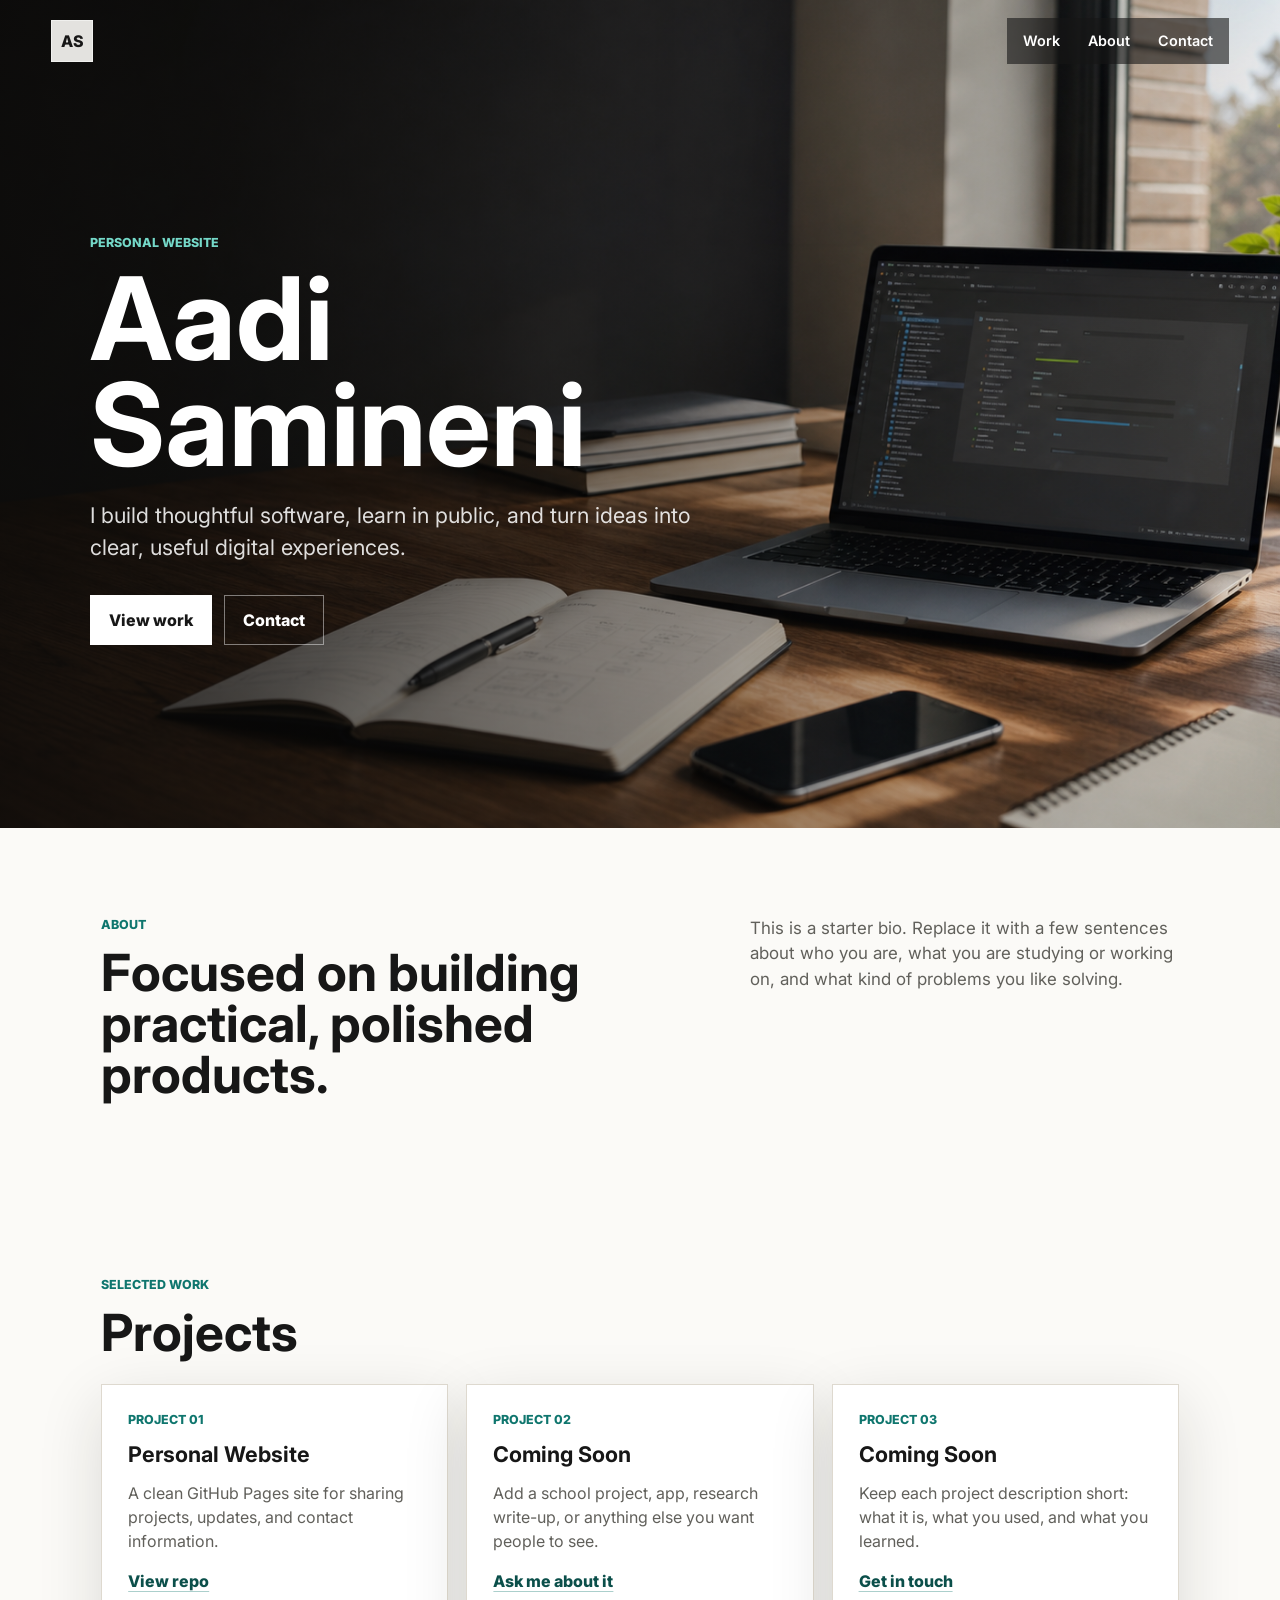
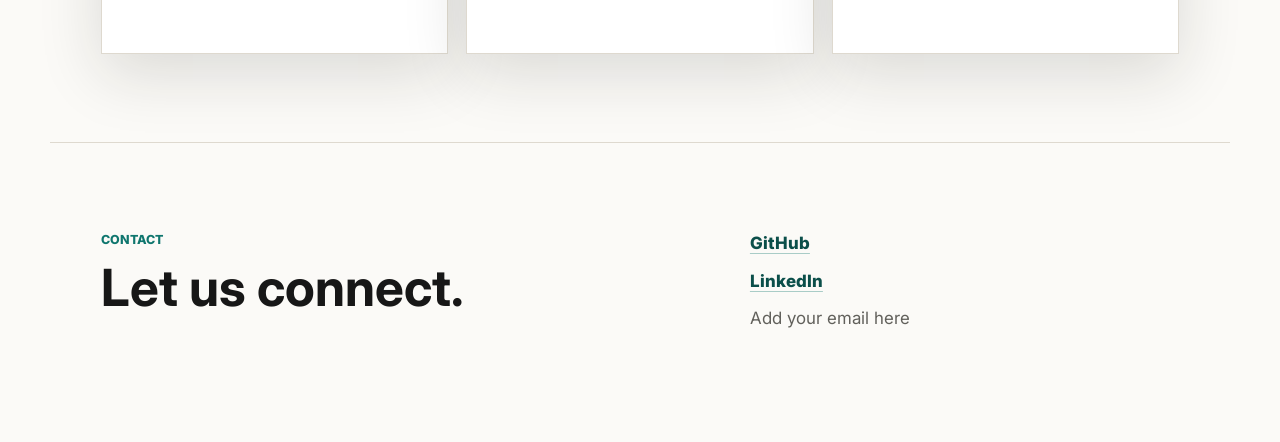
==== index.html @ 6cfb3f7e "Add personal website starter" ====
<!doctype html>
<html lang="en">
  <head>
    <meta charset="utf-8">
    <meta name="viewport" content="width=device-width, initial-scale=1">
    <meta name="description" content="Aadi Samineni's personal website.">
    <title>Aadi Samineni</title>
    <link rel="preconnect" href="https://fonts.googleapis.com">
    <link rel="preconnect" href="https://fonts.gstatic.com" crossorigin>
    <link href="https://fonts.googleapis.com/css2?family=Inter:wght@400;500;600;700;800&display=swap" rel="stylesheet">
    <link rel="stylesheet" href="styles.css">
  </head>
  <body>
    <header class="site-header">
      <a class="brand" href="#top" aria-label="Aadi Samineni home">AS</a>
      <nav aria-label="Primary navigation">
        <a href="#work">Work</a>
        <a href="#about">About</a>
        <a href="#contact">Contact</a>
      </nav>
    </header>

    <main id="top">
      <section class="hero" aria-label="Introduction">
        <img src="assets/hero-workspace.png" alt="Modern laptop workspace" class="hero-image">
        <div class="hero-overlay"></div>
        <div class="hero-content">
          <p class="eyebrow">Personal website</p>
          <h1>Aadi Samineni</h1>
          <p class="lede">
            I build thoughtful software, learn in public, and turn ideas into clear,
            useful digital experiences.
          </p>
          <div class="hero-actions">
            <a class="button primary" href="#work">View work</a>
            <a class="button secondary" href="#contact">Contact</a>
          </div>
        </div>
      </section>

      <section class="section intro-band" id="about">
        <div>
          <p class="section-kicker">About</p>
          <h2>Focused on building practical, polished products.</h2>
        </div>
        <p>
          This is a starter bio. Replace it with a few sentences about who you are,
          what you are studying or working on, and what kind of problems you like
          solving.
        </p>
      </section>

      <section class="section" id="work">
        <div class="section-heading">
          <p class="section-kicker">Selected work</p>
          <h2>Projects</h2>
        </div>
        <div class="project-grid">
          <article class="project-card">
            <p class="project-label">Project 01</p>
            <h3>Personal Website</h3>
            <p>
              A clean GitHub Pages site for sharing projects, updates, and contact
              information.
            </p>
            <a href="https://github.com/aadisamineni/aadisamineni.github.io">View repo</a>
          </article>
          <article class="project-card">
            <p class="project-label">Project 02</p>
            <h3>Coming Soon</h3>
            <p>
              Add a school project, app, research write-up, or anything else you
              want people to see.
            </p>
            <a href="#contact">Ask me about it</a>
          </article>
          <article class="project-card">
            <p class="project-label">Project 03</p>
            <h3>Coming Soon</h3>
            <p>
              Keep each project description short: what it is, what you used, and
              what you learned.
            </p>
            <a href="#contact">Get in touch</a>
          </article>
        </div>
      </section>

      <section class="section contact-band" id="contact">
        <div>
          <p class="section-kicker">Contact</p>
          <h2>Let us connect.</h2>
        </div>
        <div class="contact-links">
          <a href="https://github.com/aadisamineni">GitHub</a>
          <a href="https://www.linkedin.com/">LinkedIn</a>
          <span>Add your email here</span>
        </div>
      </section>
    </main>
  </body>
</html>
---- styles.css ----
:root {
  --ink: #171717;
  --muted: #61605b;
  --paper: #fbfaf7;
  --panel: #ffffff;
  --line: #ded9cf;
  --accent: #0f766e;
  --accent-dark: #0b4f4a;
  --clay: #a24f34;
  --shadow: 0 20px 60px rgba(31, 28, 24, 0.14);
}

* {
  box-sizing: border-box;
}

html {
  scroll-behavior: smooth;
}

body {
  margin: 0;
  background: var(--paper);
  color: var(--ink);
  font-family: Inter, system-ui, -apple-system, BlinkMacSystemFont, "Segoe UI", sans-serif;
  line-height: 1.5;
}

a {
  color: inherit;
}

.site-header {
  align-items: center;
  display: flex;
  justify-content: space-between;
  left: 0;
  padding: 18px clamp(20px, 4vw, 56px);
  position: fixed;
  right: 0;
  top: 0;
  z-index: 5;
}

.brand {
  align-items: center;
  background: rgba(251, 250, 247, 0.9);
  border: 1px solid rgba(255, 255, 255, 0.5);
  color: var(--ink);
  display: inline-flex;
  font-weight: 800;
  height: 42px;
  justify-content: center;
  text-decoration: none;
  width: 42px;
}

nav {
  align-items: center;
  background: rgba(23, 23, 23, 0.6);
  display: flex;
  gap: 4px;
  padding: 4px;
}

nav a {
  color: #ffffff;
  font-size: 0.9rem;
  font-weight: 600;
  padding: 8px 12px;
  text-decoration: none;
}

nav a:focus-visible,
nav a:hover {
  background: rgba(255, 255, 255, 0.18);
  outline: none;
}

.hero {
  min-height: 92vh;
  overflow: hidden;
  position: relative;
}

.hero-image {
  height: 100%;
  inset: 0;
  min-height: 92vh;
  object-fit: cover;
  object-position: center;
  position: absolute;
  width: 100%;
}

.hero-overlay {
  background: linear-gradient(90deg, rgba(10, 9, 8, 0.82), rgba(10, 9, 8, 0.5) 42%, rgba(10, 9, 8, 0.08));
  inset: 0;
  position: absolute;
}

.hero-content {
  color: #ffffff;
  max-width: 780px;
  padding: 26vh clamp(20px, 7vw, 96px) 12vh;
  position: relative;
  z-index: 1;
}

.eyebrow,
.section-kicker,
.project-label {
  color: var(--accent);
  font-size: 0.78rem;
  font-weight: 800;
  letter-spacing: 0;
  margin: 0 0 12px;
  text-transform: uppercase;
}

.hero .eyebrow {
  color: #74d8c8;
}

h1,
h2,
h3,
p {
  margin-top: 0;
}

h1 {
  font-size: clamp(3.3rem, 9vw, 7.5rem);
  letter-spacing: 0;
  line-height: 0.92;
  margin-bottom: 22px;
}

h2 {
  font-size: clamp(2rem, 4vw, 3.7rem);
  letter-spacing: 0;
  line-height: 1;
  margin-bottom: 0;
}

h3 {
  font-size: 1.35rem;
  line-height: 1.15;
  margin-bottom: 14px;
}

.lede {
  color: rgba(255, 255, 255, 0.86);
  font-size: clamp(1.08rem, 2vw, 1.35rem);
  max-width: 620px;
}

.hero-actions {
  display: flex;
  flex-wrap: wrap;
  gap: 12px;
  margin-top: 32px;
}

.button {
  align-items: center;
  border: 1px solid rgba(255, 255, 255, 0.45);
  display: inline-flex;
  font-weight: 800;
  min-height: 46px;
  padding: 12px 18px;
  text-decoration: none;
}

.button.primary {
  background: #ffffff;
  color: var(--ink);
}

.button.secondary {
  color: #ffffff;
}

.section {
  margin: 0 auto;
  max-width: 1180px;
  padding: 88px clamp(20px, 4vw, 56px);
}

.intro-band,
.contact-band {
  align-items: start;
  display: grid;
  gap: 36px;
  grid-template-columns: minmax(0, 1fr) minmax(280px, 0.7fr);
}

.intro-band > p,
.contact-links {
  color: var(--muted);
  font-size: 1.06rem;
  margin: 0;
}

.section-heading {
  margin-bottom: 26px;
}

.project-grid {
  display: grid;
  gap: 18px;
  grid-template-columns: repeat(3, minmax(0, 1fr));
}

.project-card {
  background: var(--panel);
  border: 1px solid var(--line);
  box-shadow: var(--shadow);
  min-height: 270px;
  padding: 26px;
}

.project-card p:not(.project-label) {
  color: var(--muted);
}

.project-card a,
.contact-links a {
  color: var(--accent-dark);
  font-weight: 800;
  text-decoration-color: rgba(15, 118, 110, 0.35);
  text-underline-offset: 4px;
}

.contact-band {
  border-top: 1px solid var(--line);
  padding-bottom: 110px;
}

.contact-links {
  display: grid;
  gap: 12px;
}

@media (max-width: 820px) {
  .site-header {
    padding: 14px 18px;
  }

  nav a {
    font-size: 0.84rem;
    padding: 8px 10px;
  }

  .hero {
    min-height: 88vh;
  }

  .hero-image {
    min-height: 88vh;
    object-position: 58% center;
  }

  .hero-overlay {
    background: linear-gradient(90deg, rgba(10, 9, 8, 0.86), rgba(10, 9, 8, 0.62));
  }

  .hero-content {
    padding-bottom: 9vh;
    padding-top: 24vh;
  }

  .intro-band,
  .contact-band,
  .project-grid {
    grid-template-columns: 1fr;
  }

  .section {
    padding-bottom: 64px;
    padding-top: 64px;
  }
}

@media (max-width: 480px) {
  .brand {
    height: 38px;
    width: 38px;
  }

  nav {
    gap: 0;
  }

  nav a {
    padding: 7px 8px;
  }

  .button {
    justify-content: center;
    width: 100%;
  }
}
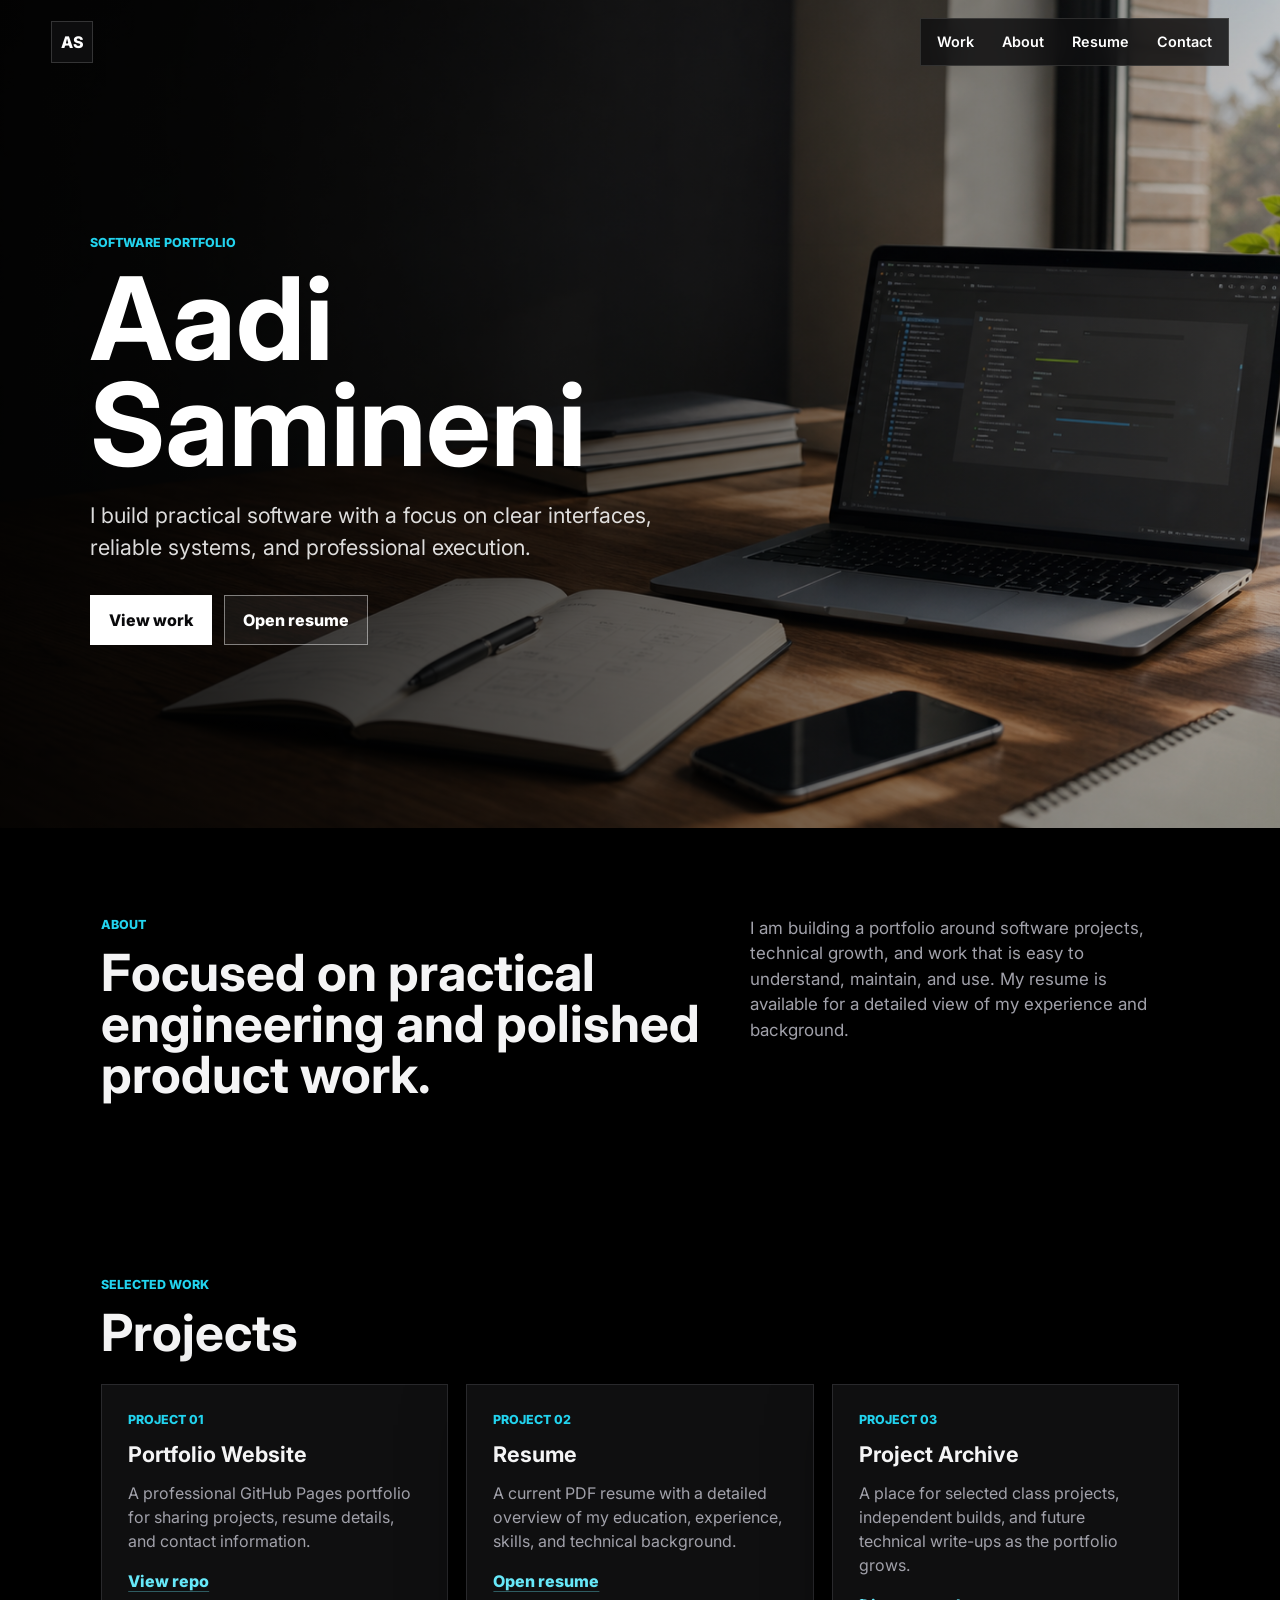
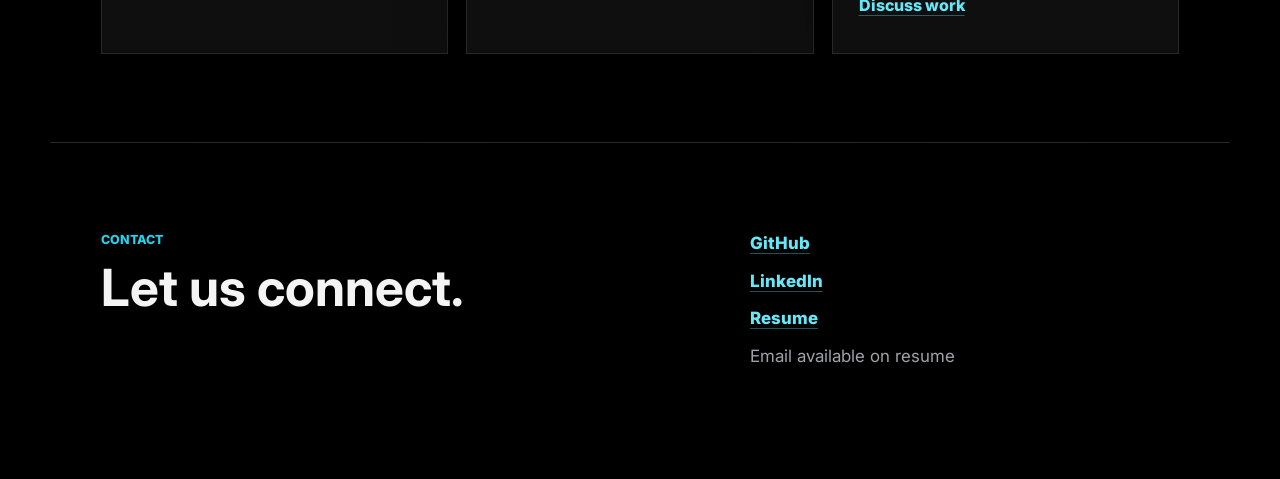
==== commit c462fa9c: "Polish portfolio and add resume" ====
--- a/index.html
+++ b/index.html
@@ -3,7 +3,7 @@
   <head>
     <meta charset="utf-8">
     <meta name="viewport" content="width=device-width, initial-scale=1">
-    <meta name="description" content="Aadi Samineni's personal website.">
+    <meta name="description" content="Aadi Samineni's software portfolio and resume.">
     <title>Aadi Samineni</title>
     <link rel="preconnect" href="https://fonts.googleapis.com">
     <link rel="preconnect" href="https://fonts.gstatic.com" crossorigin>
@@ -16,6 +16,7 @@
       <nav aria-label="Primary navigation">
         <a href="#work">Work</a>
         <a href="#about">About</a>
+        <a href="resume.pdf" target="_blank" rel="noopener">Resume</a>
         <a href="#contact">Contact</a>
       </nav>
     </header>
@@ -25,15 +26,15 @@
         <img src="assets/hero-workspace.png" alt="Modern laptop workspace" class="hero-image">
         <div class="hero-overlay"></div>
         <div class="hero-content">
-          <p class="eyebrow">Personal website</p>
+          <p class="eyebrow">Software portfolio</p>
           <h1>Aadi Samineni</h1>
           <p class="lede">
-            I build thoughtful software, learn in public, and turn ideas into clear,
-            useful digital experiences.
+            I build practical software with a focus on clear interfaces, reliable
+            systems, and professional execution.
           </p>
           <div class="hero-actions">
             <a class="button primary" href="#work">View work</a>
-            <a class="button secondary" href="#contact">Contact</a>
+            <a class="button secondary" href="resume.pdf" target="_blank" rel="noopener">Open resume</a>
           </div>
         </div>
       </section>
@@ -41,12 +42,12 @@
       <section class="section intro-band" id="about">
         <div>
           <p class="section-kicker">About</p>
-          <h2>Focused on building practical, polished products.</h2>
+          <h2>Focused on practical engineering and polished product work.</h2>
         </div>
         <p>
-          This is a starter bio. Replace it with a few sentences about who you are,
-          what you are studying or working on, and what kind of problems you like
-          solving.
+          I am building a portfolio around software projects, technical growth, and
+          work that is easy to understand, maintain, and use. My resume is available
+          for a detailed view of my experience and background.
         </p>
       </section>
 
@@ -58,30 +59,30 @@
         <div class="project-grid">
           <article class="project-card">
             <p class="project-label">Project 01</p>
-            <h3>Personal Website</h3>
+            <h3>Portfolio Website</h3>
             <p>
-              A clean GitHub Pages site for sharing projects, updates, and contact
-              information.
+              A professional GitHub Pages portfolio for sharing projects, resume
+              details, and contact information.
             </p>
             <a href="https://github.com/aadisamineni/aadisamineni.github.io">View repo</a>
           </article>
           <article class="project-card">
             <p class="project-label">Project 02</p>
-            <h3>Coming Soon</h3>
+            <h3>Resume</h3>
             <p>
-              Add a school project, app, research write-up, or anything else you
-              want people to see.
+              A current PDF resume with a detailed overview of my education,
+              experience, skills, and technical background.
             </p>
-            <a href="#contact">Ask me about it</a>
+            <a href="resume.pdf" target="_blank" rel="noopener">Open resume</a>
           </article>
           <article class="project-card">
             <p class="project-label">Project 03</p>
-            <h3>Coming Soon</h3>
+            <h3>Project Archive</h3>
             <p>
-              Keep each project description short: what it is, what you used, and
-              what you learned.
+              A place for selected class projects, independent builds, and future
+              technical write-ups as the portfolio grows.
             </p>
-            <a href="#contact">Get in touch</a>
+            <a href="#contact">Discuss work</a>
           </article>
         </div>
       </section>
@@ -93,8 +94,9 @@
         </div>
         <div class="contact-links">
           <a href="https://github.com/aadisamineni">GitHub</a>
-          <a href="https://www.linkedin.com/">LinkedIn</a>
-          <span>Add your email here</span>
+          <a href="https://www.linkedin.com/in/aadisamineni">LinkedIn</a>
+          <a href="resume.pdf" target="_blank" rel="noopener">Resume</a>
+          <span>Email available on resume</span>
         </div>
       </section>
     </main>
--- a/styles.css
+++ b/styles.css
@@ -1,13 +1,13 @@
 :root {
-  --ink: #171717;
-  --muted: #61605b;
-  --paper: #fbfaf7;
-  --panel: #ffffff;
-  --line: #ded9cf;
-  --accent: #0f766e;
-  --accent-dark: #0b4f4a;
-  --clay: #a24f34;
-  --shadow: 0 20px 60px rgba(31, 28, 24, 0.14);
+  --ink: #f4f4f5;
+  --muted: #a1a1aa;
+  --paper: #000000;
+  --panel: #0f0f10;
+  --panel-strong: #161617;
+  --line: #29292c;
+  --accent: #22d3ee;
+  --accent-dark: #67e8f9;
+  --shadow: 0 20px 60px rgba(0, 0, 0, 0.36);
 }
 
 * {
@@ -20,7 +20,9 @@
 
 body {
   margin: 0;
-  background: var(--paper);
+  background:
+    radial-gradient(circle at top left, rgba(34, 211, 238, 0.11), transparent 32rem),
+    var(--paper);
   color: var(--ink);
   font-family: Inter, system-ui, -apple-system, BlinkMacSystemFont, "Segoe UI", sans-serif;
   line-height: 1.5;
@@ -44,9 +46,9 @@
 
 .brand {
   align-items: center;
-  background: rgba(251, 250, 247, 0.9);
-  border: 1px solid rgba(255, 255, 255, 0.5);
-  color: var(--ink);
+  background: rgba(15, 15, 16, 0.88);
+  border: 1px solid rgba(255, 255, 255, 0.16);
+  color: #ffffff;
   display: inline-flex;
   font-weight: 800;
   height: 42px;
@@ -57,10 +59,12 @@
 
 nav {
   align-items: center;
-  background: rgba(23, 23, 23, 0.6);
+  background: rgba(15, 15, 16, 0.84);
+  border: 1px solid rgba(255, 255, 255, 0.12);
   display: flex;
   gap: 4px;
   padding: 4px;
+  backdrop-filter: blur(16px);
 }
 
 nav a {
@@ -94,7 +98,7 @@
 }
 
 .hero-overlay {
-  background: linear-gradient(90deg, rgba(10, 9, 8, 0.82), rgba(10, 9, 8, 0.5) 42%, rgba(10, 9, 8, 0.08));
+  background: linear-gradient(90deg, rgba(0, 0, 0, 0.9), rgba(0, 0, 0, 0.66) 42%, rgba(0, 0, 0, 0.24));
   inset: 0;
   position: absolute;
 }
@@ -119,7 +123,7 @@
 }
 
 .hero .eyebrow {
-  color: #74d8c8;
+  color: var(--accent);
 }
 
 h1,
@@ -174,11 +178,19 @@
 
 .button.primary {
   background: #ffffff;
-  color: var(--ink);
+  border-color: #ffffff;
+  color: #09090b;
 }
 
 .button.secondary {
+  background: rgba(255, 255, 255, 0.06);
   color: #ffffff;
+}
+
+.button:focus-visible,
+.button:hover {
+  border-color: var(--accent);
+  outline: none;
 }
 
 .section {
@@ -220,6 +232,11 @@
   padding: 26px;
 }
 
+.project-card:hover {
+  background: var(--panel-strong);
+  border-color: rgba(34, 211, 238, 0.38);
+}
+
 .project-card p:not(.project-label) {
   color: var(--muted);
 }
@@ -228,7 +245,7 @@
 .contact-links a {
   color: var(--accent-dark);
   font-weight: 800;
-  text-decoration-color: rgba(15, 118, 110, 0.35);
+  text-decoration-color: rgba(103, 232, 249, 0.35);
   text-underline-offset: 4px;
 }
 
@@ -262,7 +279,7 @@
   }
 
   .hero-overlay {
-    background: linear-gradient(90deg, rgba(10, 9, 8, 0.86), rgba(10, 9, 8, 0.62));
+    background: linear-gradient(90deg, rgba(0, 0, 0, 0.9), rgba(0, 0, 0, 0.68));
   }
 
   .hero-content {
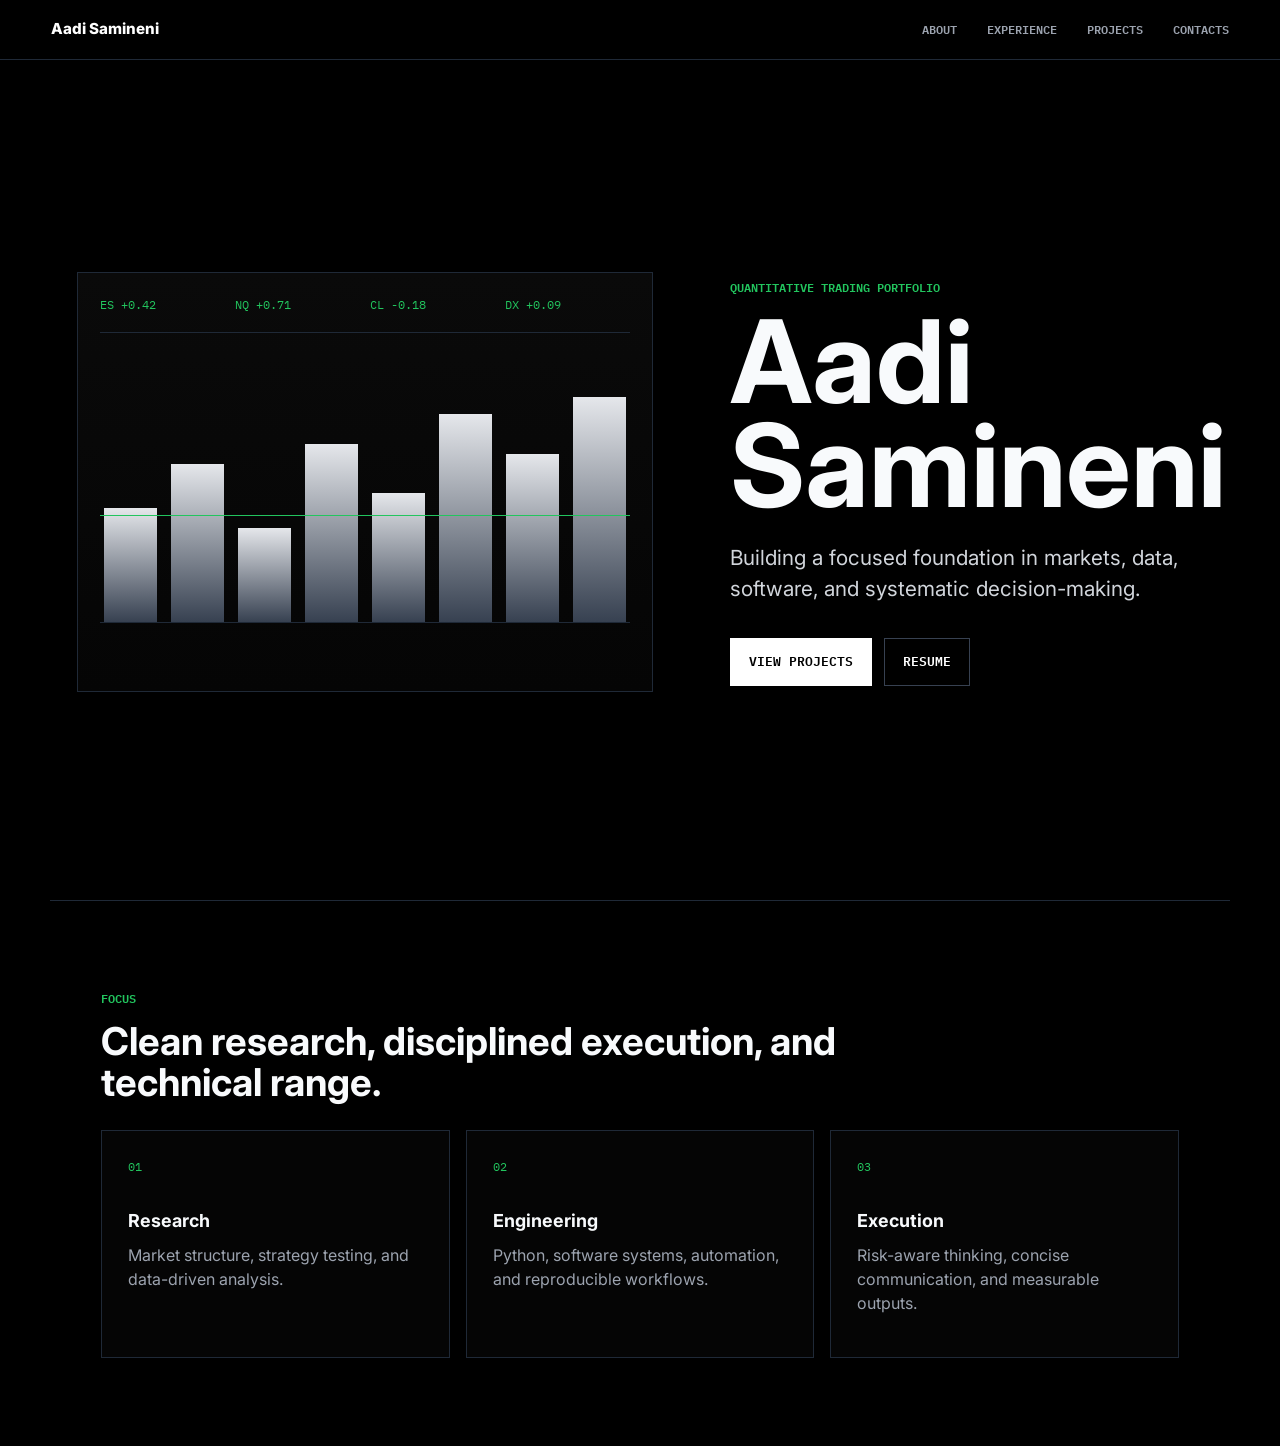
==== commit a5d5c60a: "Expand quantitative trading portfolio" ====
--- a/index.html
+++ b/index.html
@@ -3,100 +3,81 @@
   <head>
     <meta charset="utf-8">
     <meta name="viewport" content="width=device-width, initial-scale=1">
-    <meta name="description" content="Aadi Samineni's software portfolio and resume.">
-    <title>Aadi Samineni</title>
+    <meta name="description" content="Aadi Samineni's quantitative trading portfolio and resume.">
+    <title>Aadi Samineni | Quantitative Trading</title>
     <link rel="preconnect" href="https://fonts.googleapis.com">
     <link rel="preconnect" href="https://fonts.gstatic.com" crossorigin>
-    <link href="https://fonts.googleapis.com/css2?family=Inter:wght@400;500;600;700;800&display=swap" rel="stylesheet">
+    <link href="https://fonts.googleapis.com/css2?family=Inter:wght@400;500;600;700;800&family=IBM+Plex+Mono:wght@400;500;600&display=swap" rel="stylesheet">
     <link rel="stylesheet" href="styles.css">
   </head>
   <body>
     <header class="site-header">
-      <a class="brand" href="#top" aria-label="Aadi Samineni home">AS</a>
+      <a class="brand" href="index.html" aria-label="Aadi Samineni home">Aadi Samineni</a>
       <nav aria-label="Primary navigation">
-        <a href="#work">Work</a>
-        <a href="#about">About</a>
-        <a href="resume.pdf" target="_blank" rel="noopener">Resume</a>
-        <a href="#contact">Contact</a>
+        <a href="about.html">About</a>
+        <a href="experience.html">Experience</a>
+        <a href="projects.html">Projects</a>
+        <a href="contact.html">Contacts</a>
       </nav>
     </header>
 
-    <main id="top">
-      <section class="hero" aria-label="Introduction">
-        <img src="assets/hero-workspace.png" alt="Modern laptop workspace" class="hero-image">
-        <div class="hero-overlay"></div>
+    <main>
+      <section class="hero quant-hero" aria-label="Introduction">
+        <div class="market-panel" aria-hidden="true">
+          <div class="ticker-row">
+            <span>ES +0.42</span>
+            <span>NQ +0.71</span>
+            <span>CL -0.18</span>
+            <span>DX +0.09</span>
+          </div>
+          <div class="chart-grid">
+            <span class="bar bar-1"></span>
+            <span class="bar bar-2"></span>
+            <span class="bar bar-3"></span>
+            <span class="bar bar-4"></span>
+            <span class="bar bar-5"></span>
+            <span class="bar bar-6"></span>
+            <span class="bar bar-7"></span>
+            <span class="bar bar-8"></span>
+          </div>
+          <div class="signal-line"></div>
+        </div>
+
         <div class="hero-content">
-          <p class="eyebrow">Software portfolio</p>
+          <p class="eyebrow">Quantitative trading portfolio</p>
           <h1>Aadi Samineni</h1>
           <p class="lede">
-            I build practical software with a focus on clear interfaces, reliable
-            systems, and professional execution.
+            Building a focused foundation in markets, data, software, and systematic
+            decision-making.
           </p>
           <div class="hero-actions">
-            <a class="button primary" href="#work">View work</a>
-            <a class="button secondary" href="resume.pdf" target="_blank" rel="noopener">Open resume</a>
+            <a class="button primary" href="projects.html">View projects</a>
+            <a class="button secondary" href="resume.pdf" target="_blank" rel="noopener">Resume</a>
           </div>
         </div>
       </section>
 
-      <section class="section intro-band" id="about">
-        <div>
-          <p class="section-kicker">About</p>
-          <h2>Focused on practical engineering and polished product work.</h2>
+      <section class="section snapshot-section" aria-label="Portfolio snapshot">
+        <div class="section-heading">
+          <p class="section-kicker">Focus</p>
+          <h2>Clean research, disciplined execution, and technical range.</h2>
         </div>
-        <p>
-          I am building a portfolio around software projects, technical growth, and
-          work that is easy to understand, maintain, and use. My resume is available
-          for a detailed view of my experience and background.
-        </p>
-      </section>
-
-      <section class="section" id="work">
-        <div class="section-heading">
-          <p class="section-kicker">Selected work</p>
-          <h2>Projects</h2>
-        </div>
-        <div class="project-grid">
-          <article class="project-card">
-            <p class="project-label">Project 01</p>
-            <h3>Portfolio Website</h3>
-            <p>
-              A professional GitHub Pages portfolio for sharing projects, resume
-              details, and contact information.
-            </p>
-            <a href="https://github.com/aadisamineni/aadisamineni.github.io">View repo</a>
+        <div class="metric-grid">
+          <article class="metric-card">
+            <span>01</span>
+            <h3>Research</h3>
+            <p>Market structure, strategy testing, and data-driven analysis.</p>
           </article>
-          <article class="project-card">
-            <p class="project-label">Project 02</p>
-            <h3>Resume</h3>
-            <p>
-              A current PDF resume with a detailed overview of my education,
-              experience, skills, and technical background.
-            </p>
-            <a href="resume.pdf" target="_blank" rel="noopener">Open resume</a>
+          <article class="metric-card">
+            <span>02</span>
+            <h3>Engineering</h3>
+            <p>Python, software systems, automation, and reproducible workflows.</p>
           </article>
-          <article class="project-card">
-            <p class="project-label">Project 03</p>
-            <h3>Project Archive</h3>
-            <p>
-              A place for selected class projects, independent builds, and future
-              technical write-ups as the portfolio grows.
-            </p>
-            <a href="#contact">Discuss work</a>
+          <article class="metric-card">
+            <span>03</span>
+            <h3>Execution</h3>
+            <p>Risk-aware thinking, concise communication, and measurable outputs.</p>
           </article>
-        </div>
-      </section>
-
-      <section class="section contact-band" id="contact">
-        <div>
-          <p class="section-kicker">Contact</p>
-          <h2>Let us connect.</h2>
-        </div>
-        <div class="contact-links">
-          <a href="https://github.com/aadisamineni">GitHub</a>
-          <a href="https://www.linkedin.com/in/aadisamineni">LinkedIn</a>
-          <a href="resume.pdf" target="_blank" rel="noopener">Resume</a>
-          <span>Email available on resume</span>
         </div>
       </section>
     </main>
--- a/styles.css
+++ b/styles.css
@@ -1,13 +1,16 @@
 :root {
-  --ink: #f4f4f5;
-  --muted: #a1a1aa;
-  --paper: #000000;
-  --panel: #0f0f10;
-  --panel-strong: #161617;
-  --line: #29292c;
-  --accent: #22d3ee;
-  --accent-dark: #67e8f9;
-  --shadow: 0 20px 60px rgba(0, 0, 0, 0.36);
+  --bg: #000000;
+  --ink: #f8fafc;
+  --muted: #9ca3af;
+  --soft: #d1d5db;
+  --panel: #050505;
+  --panel-strong: #0a0a0a;
+  --line: #1f2937;
+  --line-bright: #374151;
+  --accent: #22c55e;
+  --accent-soft: rgba(34, 197, 94, 0.14);
+  --mono: "IBM Plex Mono", ui-monospace, SFMono-Regular, Menlo, Consolas, monospace;
+  --sans: Inter, system-ui, -apple-system, BlinkMacSystemFont, "Segoe UI", sans-serif;
 }
 
 * {
@@ -19,13 +22,11 @@
 }
 
 body {
+  background: var(--bg);
+  color: var(--ink);
+  font-family: var(--sans);
+  line-height: 1.5;
   margin: 0;
-  background:
-    radial-gradient(circle at top left, rgba(34, 211, 238, 0.11), transparent 32rem),
-    var(--paper);
-  color: var(--ink);
-  font-family: Inter, system-ui, -apple-system, BlinkMacSystemFont, "Segoe UI", sans-serif;
-  line-height: 1.5;
 }
 
 a {
@@ -34,79 +35,66 @@
 
 .site-header {
   align-items: center;
+  background: rgba(0, 0, 0, 0.88);
+  border-bottom: 1px solid var(--line);
   display: flex;
+  gap: 24px;
   justify-content: space-between;
   left: 0;
-  padding: 18px clamp(20px, 4vw, 56px);
+  padding: 18px clamp(18px, 4vw, 56px);
   position: fixed;
   right: 0;
   top: 0;
-  z-index: 5;
+  z-index: 10;
+  backdrop-filter: blur(18px);
 }
 
 .brand {
-  align-items: center;
-  background: rgba(15, 15, 16, 0.88);
-  border: 1px solid rgba(255, 255, 255, 0.16);
   color: #ffffff;
-  display: inline-flex;
+  font-size: 0.95rem;
   font-weight: 800;
-  height: 42px;
-  justify-content: center;
   text-decoration: none;
-  width: 42px;
 }
 
 nav {
   align-items: center;
-  background: rgba(15, 15, 16, 0.84);
-  border: 1px solid rgba(255, 255, 255, 0.12);
   display: flex;
-  gap: 4px;
-  padding: 4px;
-  backdrop-filter: blur(16px);
+  gap: clamp(14px, 2.4vw, 30px);
+  justify-content: flex-end;
 }
 
 nav a {
-  color: #ffffff;
-  font-size: 0.9rem;
+  color: var(--muted);
+  font-family: var(--mono);
+  font-size: 0.78rem;
   font-weight: 600;
-  padding: 8px 12px;
   text-decoration: none;
-}
-
+  text-transform: uppercase;
+}
+
+nav a.active,
 nav a:focus-visible,
 nav a:hover {
-  background: rgba(255, 255, 255, 0.18);
+  color: #ffffff;
   outline: none;
 }
 
 .hero {
-  min-height: 92vh;
+  min-height: 100vh;
   overflow: hidden;
   position: relative;
 }
 
-.hero-image {
-  height: 100%;
-  inset: 0;
-  min-height: 92vh;
-  object-fit: cover;
-  object-position: center;
-  position: absolute;
-  width: 100%;
-}
-
-.hero-overlay {
-  background: linear-gradient(90deg, rgba(0, 0, 0, 0.9), rgba(0, 0, 0, 0.66) 42%, rgba(0, 0, 0, 0.24));
-  inset: 0;
-  position: absolute;
+.quant-hero {
+  align-items: center;
+  display: grid;
+  gap: clamp(36px, 6vw, 88px);
+  grid-template-columns: minmax(0, 0.95fr) minmax(320px, 0.78fr);
+  padding: 140px clamp(20px, 6vw, 96px) 76px;
 }
 
 .hero-content {
-  color: #ffffff;
   max-width: 780px;
-  padding: 26vh clamp(20px, 7vw, 96px) 12vh;
   position: relative;
   z-index: 1;
 }
@@ -115,15 +103,12 @@
 .section-kicker,
 .project-label {
   color: var(--accent);
-  font-size: 0.78rem;
-  font-weight: 800;
+  font-family: var(--mono);
+  font-size: 0.76rem;
+  font-weight: 600;
   letter-spacing: 0;
-  margin: 0 0 12px;
+  margin: 0 0 14px;
   text-transform: uppercase;
-}
-
-.hero .eyebrow {
-  color: var(--accent);
 }
 
 h1,
@@ -134,56 +119,59 @@
 }
 
 h1 {
-  font-size: clamp(3.3rem, 9vw, 7.5rem);
+  font-size: clamp(3.2rem, 9vw, 8.5rem);
   letter-spacing: 0;
-  line-height: 0.92;
-  margin-bottom: 22px;
+  line-height: 0.9;
+  margin-bottom: 24px;
 }
 
 h2 {
-  font-size: clamp(2rem, 4vw, 3.7rem);
+  font-size: clamp(1.45rem, 3vw, 2.8rem);
   letter-spacing: 0;
-  line-height: 1;
-  margin-bottom: 0;
+  line-height: 1.05;
+  margin-bottom: 16px;
 }
 
 h3 {
-  font-size: 1.35rem;
-  line-height: 1.15;
-  margin-bottom: 14px;
+  font-size: 1.12rem;
+  line-height: 1.2;
+  margin-bottom: 12px;
 }
 
 .lede {
-  color: rgba(255, 255, 255, 0.86);
-  font-size: clamp(1.08rem, 2vw, 1.35rem);
-  max-width: 620px;
+  color: var(--soft);
+  font-size: clamp(1.05rem, 1.8vw, 1.3rem);
+  max-width: 660px;
 }
 
 .hero-actions {
   display: flex;
   flex-wrap: wrap;
   gap: 12px;
-  margin-top: 32px;
+  margin-top: 34px;
 }
 
 .button {
   align-items: center;
-  border: 1px solid rgba(255, 255, 255, 0.45);
+  border: 1px solid var(--line-bright);
   display: inline-flex;
-  font-weight: 800;
-  min-height: 46px;
-  padding: 12px 18px;
+  font-family: var(--mono);
+  font-size: 0.82rem;
+  font-weight: 600;
+  min-height: 48px;
+  padding: 13px 18px;
   text-decoration: none;
+  text-transform: uppercase;
 }
 
 .button.primary {
   background: #ffffff;
   border-color: #ffffff;
-  color: #09090b;
+  color: #000000;
 }
 
 .button.secondary {
-  background: rgba(255, 255, 255, 0.06);
+  background: transparent;
   color: #ffffff;
 }
 
@@ -193,124 +181,266 @@
   outline: none;
 }
 
-.section {
+.market-panel {
+  background: linear-gradient(180deg, var(--panel-strong), var(--panel));
+  border: 1px solid var(--line);
+  min-height: 420px;
+  padding: 22px;
+  position: relative;
+}
+
+.ticker-row {
+  border-bottom: 1px solid var(--line);
+  color: var(--accent);
+  display: grid;
+  font-family: var(--mono);
+  font-size: 0.78rem;
+  gap: 10px;
+  grid-template-columns: repeat(4, minmax(0, 1fr));
+  padding-bottom: 18px;
+}
+
+.chart-grid {
+  align-items: end;
+  border-bottom: 1px solid var(--line);
+  display: grid;
+  gap: 14px;
+  grid-template-columns: repeat(8, minmax(0, 1fr));
+  height: 290px;
+  padding: 42px 4px 0;
+}
+
+.bar {
+  background: linear-gradient(180deg, #e5e7eb, #374151);
+  display: block;
+  min-height: 36px;
+}
+
+.bar-1 { height: 46%; }
+.bar-2 { height: 64%; }
+.bar-3 { height: 38%; }
+.bar-4 { height: 72%; }
+.bar-5 { height: 52%; }
+.bar-6 { height: 84%; }
+.bar-7 { height: 68%; }
+.bar-8 { height: 91%; }
+
+.signal-line {
+  background: var(--accent);
+  height: 1px;
+  left: 22px;
+  position: absolute;
+  right: 22px;
+  top: 58%;
+}
+
+.section,
+.page-shell {
   margin: 0 auto;
   max-width: 1180px;
   padding: 88px clamp(20px, 4vw, 56px);
 }
 
-.intro-band,
-.contact-band {
-  align-items: start;
-  display: grid;
-  gap: 36px;
-  grid-template-columns: minmax(0, 1fr) minmax(280px, 0.7fr);
-}
-
-.intro-band > p,
-.contact-links {
-  color: var(--muted);
-  font-size: 1.06rem;
-  margin: 0;
+.snapshot-section {
+  border-top: 1px solid var(--line);
 }
 
 .section-heading {
-  margin-bottom: 26px;
-}
-
+  max-width: 820px;
+  margin-bottom: 28px;
+}
+
+.metric-grid,
+.content-grid,
 .project-grid {
   display: grid;
-  gap: 18px;
+  gap: 16px;
   grid-template-columns: repeat(3, minmax(0, 1fr));
 }
 
-.project-card {
+.metric-card,
+.detail-panel,
+.project-card,
+.timeline-item,
+.contact-list {
   background: var(--panel);
   border: 1px solid var(--line);
-  box-shadow: var(--shadow);
-  min-height: 270px;
   padding: 26px;
 }
 
-.project-card:hover {
-  background: var(--panel-strong);
-  border-color: rgba(34, 211, 238, 0.38);
-}
-
-.project-card p:not(.project-label) {
+.metric-card span {
+  color: var(--accent);
+  display: block;
+  font-family: var(--mono);
+  font-size: 0.78rem;
+  margin-bottom: 34px;
+}
+
+.metric-card p,
+.detail-panel p,
+.project-card p,
+.timeline-item p,
+.contact-list span {
   color: var(--muted);
 }
 
+.page-shell {
+  padding-top: 148px;
+}
+
+.page-hero {
+  border-bottom: 1px solid var(--line);
+  margin-bottom: 42px;
+  padding-bottom: 42px;
+}
+
+.page-hero h1 {
+  font-size: clamp(2.6rem, 6vw, 5.8rem);
+  max-width: 1020px;
+}
+
+.wide {
+  grid-column: span 2;
+}
+
+ul {
+  color: var(--muted);
+  margin: 0;
+  padding-left: 18px;
+}
+
+li + li {
+  margin-top: 8px;
+}
+
+.detail-panel a,
 .project-card a,
-.contact-links a {
-  color: var(--accent-dark);
-  font-weight: 800;
-  text-decoration-color: rgba(103, 232, 249, 0.35);
-  text-underline-offset: 4px;
-}
-
-.contact-band {
-  border-top: 1px solid var(--line);
-  padding-bottom: 110px;
-}
-
-.contact-links {
-  display: grid;
-  gap: 12px;
-}
-
-@media (max-width: 820px) {
+.timeline-item a,
+.contact-list a {
+  color: #ffffff;
+  font-family: var(--mono);
+  font-size: 0.82rem;
+  font-weight: 600;
+  text-decoration-color: var(--accent);
+  text-underline-offset: 5px;
+  text-transform: uppercase;
+}
+
+.timeline {
+  display: grid;
+  gap: 16px;
+}
+
+.timeline-item {
+  display: grid;
+  gap: 24px;
+  grid-template-columns: minmax(220px, 0.45fr) minmax(0, 1fr);
+}
+
+.timeline-heading {
+  border-right: 1px solid var(--line);
+  padding-right: 24px;
+}
+
+.timeline-heading h2 {
+  font-size: clamp(1.35rem, 2.4vw, 2.05rem);
+  margin-bottom: 10px;
+}
+
+.timeline-meta {
+  color: var(--soft);
+  font-size: 0.95rem;
+  margin: 0;
+}
+
+.timeline-list {
+  display: grid;
+  gap: 10px;
+  padding-left: 18px;
+}
+
+.timeline-list li {
+  margin: 0;
+}
+
+.education-item p {
+  margin-bottom: 18px;
+}
+
+.page-grid {
+  grid-template-columns: repeat(3, minmax(0, 1fr));
+}
+
+.contact-list {
+  display: grid;
+  gap: 16px;
+  max-width: 560px;
+}
+
+@media (max-width: 860px) {
   .site-header {
-    padding: 14px 18px;
+    align-items: flex-start;
+    flex-direction: column;
+    gap: 12px;
+  }
+
+  nav {
+    flex-wrap: wrap;
+    justify-content: flex-start;
+  }
+
+  .quant-hero,
+  .metric-grid,
+  .content-grid,
+  .project-grid,
+  .timeline-item {
+    grid-template-columns: 1fr;
+  }
+
+  .timeline-heading {
+    border-right: 0;
+    border-bottom: 1px solid var(--line);
+    padding-bottom: 20px;
+    padding-right: 0;
+  }
+
+  .market-panel {
+    min-height: 320px;
+  }
+
+  .chart-grid {
+    height: 210px;
+  }
+
+  .wide {
+    grid-column: auto;
+  }
+
+  .page-shell {
+    padding-top: 170px;
+  }
+}
+
+@media (max-width: 520px) {
+  .site-header {
+    padding: 14px 16px;
+  }
+
+  nav {
+    gap: 10px 14px;
   }
 
   nav a {
-    font-size: 0.84rem;
-    padding: 8px 10px;
-  }
-
-  .hero {
-    min-height: 88vh;
-  }
-
-  .hero-image {
-    min-height: 88vh;
-    object-position: 58% center;
-  }
-
-  .hero-overlay {
-    background: linear-gradient(90deg, rgba(0, 0, 0, 0.9), rgba(0, 0, 0, 0.68));
-  }
-
-  .hero-content {
-    padding-bottom: 9vh;
-    padding-top: 24vh;
-  }
-
-  .intro-band,
-  .contact-band,
-  .project-grid {
-    grid-template-columns: 1fr;
-  }
-
-  .section {
-    padding-bottom: 64px;
-    padding-top: 64px;
-  }
-}
-
-@media (max-width: 480px) {
-  .brand {
-    height: 38px;
-    width: 38px;
-  }
-
-  nav {
-    gap: 0;
-  }
-
-  nav a {
-    padding: 7px 8px;
+    font-size: 0.7rem;
+  }
+
+  .quant-hero {
+    padding-left: 16px;
+    padding-right: 16px;
+  }
+
+  .ticker-row {
+    grid-template-columns: repeat(2, minmax(0, 1fr));
   }
 
   .button {
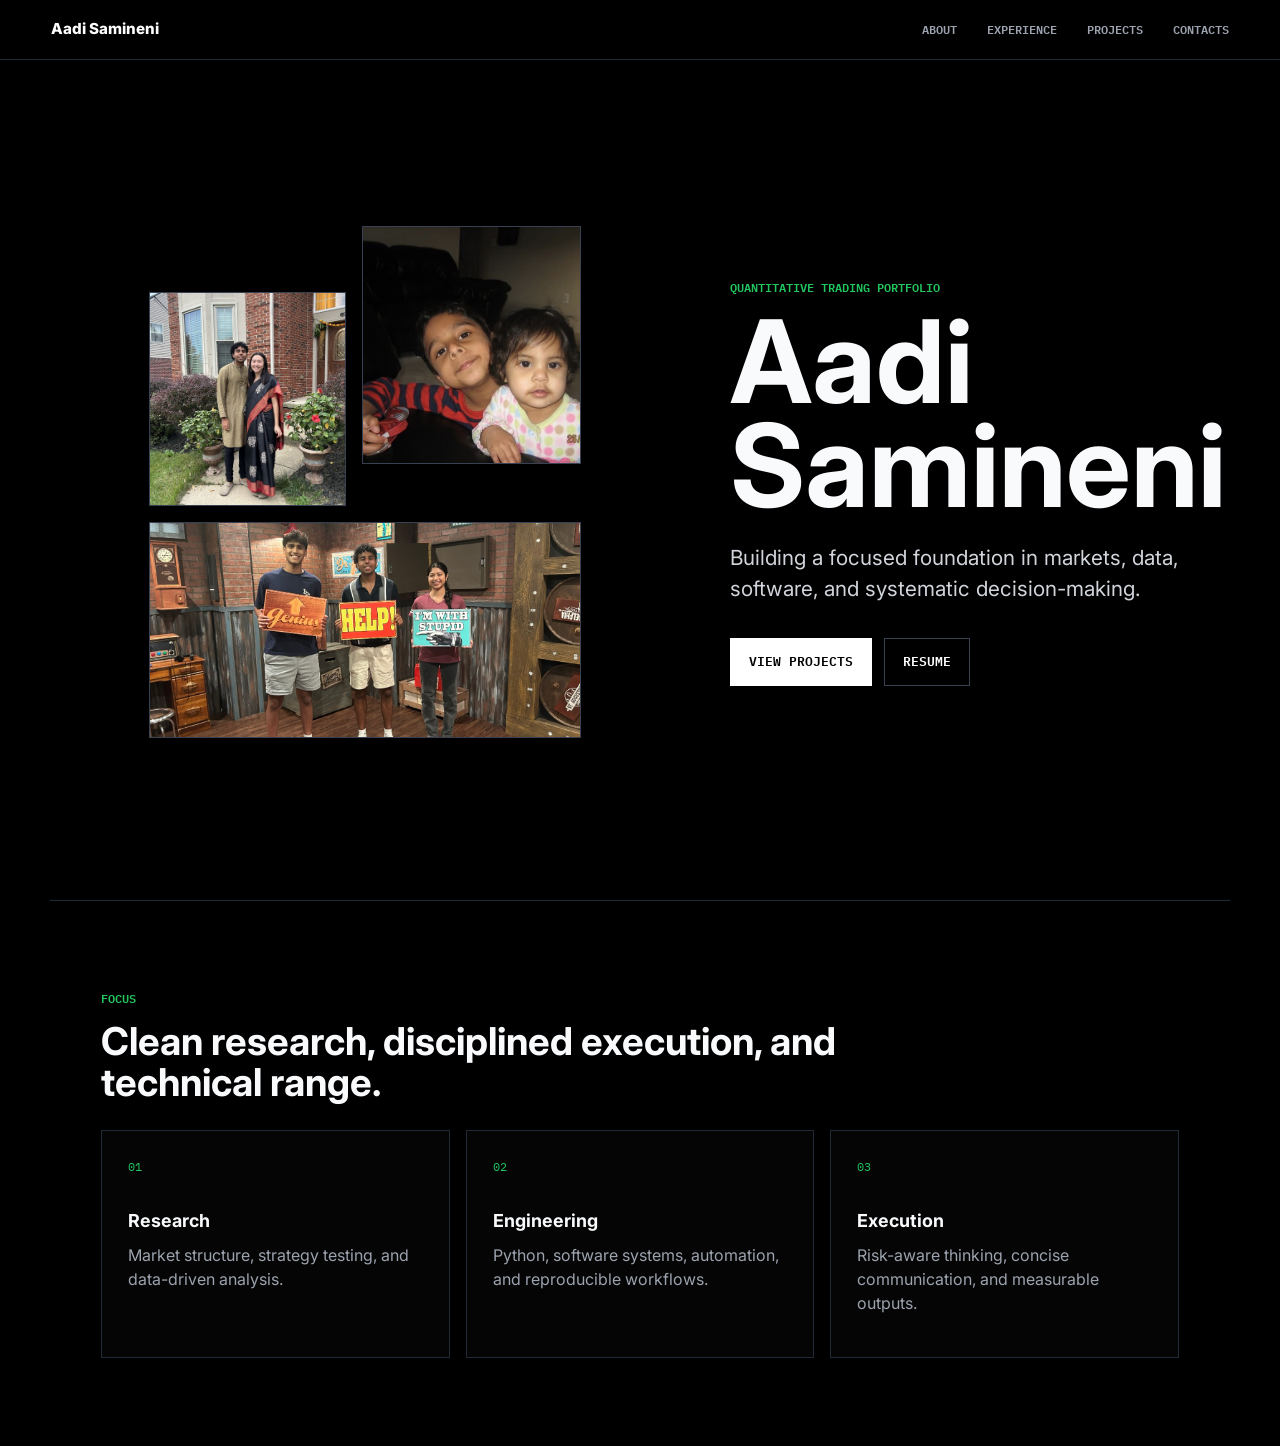
==== commit 6e8eddf3: "Update homepage photos and contact email" ====
--- a/index.html
+++ b/index.html
@@ -8,7 +8,7 @@
     <link rel="preconnect" href="https://fonts.googleapis.com">
     <link rel="preconnect" href="https://fonts.gstatic.com" crossorigin>
     <link href="https://fonts.googleapis.com/css2?family=Inter:wght@400;500;600;700;800&family=IBM+Plex+Mono:wght@400;500;600&display=swap" rel="stylesheet">
-    <link rel="stylesheet" href="styles.css">
+    <link rel="stylesheet" href="styles.css?v=20260610-about">
   </head>
   <body>
     <header class="site-header">
@@ -23,24 +23,10 @@
 
     <main>
       <section class="hero quant-hero" aria-label="Introduction">
-        <div class="market-panel" aria-hidden="true">
-          <div class="ticker-row">
-            <span>ES +0.42</span>
-            <span>NQ +0.71</span>
-            <span>CL -0.18</span>
-            <span>DX +0.09</span>
-          </div>
-          <div class="chart-grid">
-            <span class="bar bar-1"></span>
-            <span class="bar bar-2"></span>
-            <span class="bar bar-3"></span>
-            <span class="bar bar-4"></span>
-            <span class="bar bar-5"></span>
-            <span class="bar bar-6"></span>
-            <span class="bar bar-7"></span>
-            <span class="bar bar-8"></span>
-          </div>
-          <div class="signal-line"></div>
+        <div class="home-photo-grid" aria-label="Personal photos">
+          <img class="home-photo home-photo-primary" src="assets/home-traditional.jpg" alt="Aadi in traditional clothing with a friend">
+          <img class="home-photo home-photo-secondary" src="assets/home-childhood.jpg" alt="A childhood photo of Aadi with his sister">
+          <img class="home-photo home-photo-wide" src="assets/home-escape-room.jpg" alt="Aadi with friends at an escape room">
         </div>
 
         <div class="hero-content">
--- a/styles.css
+++ b/styles.css
@@ -181,6 +181,39 @@
   outline: none;
 }
 
+.home-photo-grid {
+  align-items: end;
+  display: grid;
+  gap: 16px;
+  grid-template-columns: minmax(0, 0.9fr) minmax(0, 1fr);
+  justify-self: center;
+  max-width: 75%;
+}
+
+.home-photo {
+  border: 1px solid var(--line-bright);
+  display: block;
+  object-fit: cover;
+  width: 100%;
+}
+
+.home-photo-primary {
+  aspect-ratio: 0.92 / 1;
+  object-position: center 45%;
+}
+
+.home-photo-secondary {
+  aspect-ratio: 0.92 / 1;
+  margin-bottom: 42px;
+  object-position: center 46%;
+}
+
+.home-photo-wide {
+  aspect-ratio: 2 / 1;
+  grid-column: 1 / -1;
+  object-position: center 42%;
+}
+
 .market-panel {
   background: linear-gradient(180deg, var(--panel-strong), var(--panel));
   border: 1px solid var(--line);
@@ -284,6 +317,15 @@
   color: var(--muted);
 }
 
+.project-card .project-date {
+  color: var(--soft);
+  font-family: var(--mono);
+  font-size: 0.78rem;
+  font-weight: 600;
+  margin-bottom: 18px;
+  text-transform: uppercase;
+}
+
 .page-shell {
   padding-top: 148px;
 }
@@ -297,6 +339,113 @@
 .page-hero h1 {
   font-size: clamp(2.6rem, 6vw, 5.8rem);
   max-width: 1020px;
+}
+
+.about-page {
+  max-width: 1220px;
+}
+
+.about-intro {
+  align-items: center;
+  border-bottom: 1px solid var(--line);
+  display: grid;
+  gap: clamp(36px, 7vw, 92px);
+  grid-template-columns: minmax(0, 1.05fr) minmax(340px, 0.72fr);
+  padding-bottom: 64px;
+}
+
+.about-copy {
+  max-width: 680px;
+}
+
+.about-copy h1 {
+  font-size: clamp(2.35rem, 4.4vw, 4.15rem);
+  line-height: 1;
+  max-width: 680px;
+}
+
+.about-copy p:not(.eyebrow) {
+  color: var(--soft);
+  font-size: 1.05rem;
+  max-width: 680px;
+}
+
+.about-copy p:not(.eyebrow) + p {
+  margin-top: 20px;
+}
+
+.about-photo-grid {
+  display: grid;
+  gap: 16px;
+  grid-template-columns: repeat(2, minmax(0, 1fr));
+}
+
+.about-photo {
+  border: 1px solid var(--line-bright);
+  display: block;
+  height: 100%;
+  object-fit: cover;
+  width: 100%;
+}
+
+.about-photo-basketball {
+  aspect-ratio: 1;
+  object-position: center 42%;
+}
+
+.about-photo-brooklyn {
+  aspect-ratio: 1;
+  margin-top: 40px;
+  object-position: center 52%;
+}
+
+.about-photo-michigan {
+  aspect-ratio: 1.18 / 1;
+  object-position: center 34%;
+}
+
+.about-photo-arcade {
+  aspect-ratio: 1.18 / 1;
+  margin-top: 40px;
+  object-position: center 38%;
+}
+
+.about-education {
+  border-bottom: 1px solid var(--line);
+  display: grid;
+  gap: clamp(28px, 6vw, 84px);
+  grid-template-columns: minmax(220px, 0.32fr) minmax(0, 1fr);
+  padding: 46px 0 58px;
+}
+
+.education-heading h2 {
+  font-size: clamp(1.8rem, 3.5vw, 3rem);
+  max-width: 300px;
+}
+
+.education-body h3 {
+  font-size: clamp(1.25rem, 2vw, 1.55rem);
+  margin-bottom: 8px;
+}
+
+.education-body p {
+  color: var(--muted);
+  max-width: 760px;
+}
+
+.course-grid {
+  display: grid;
+  gap: 0 8px;
+  grid-template-columns: repeat(3, minmax(0, 1fr));
+  margin: 24px 0 28px;
+}
+
+.course-grid span {
+  border-top: 1px solid var(--line);
+  color: var(--soft);
+  display: block;
+  font-size: 0.9rem;
+  padding: 12px 0;
 }
 
 .wide {
@@ -390,6 +539,8 @@
   }
 
   .quant-hero,
+  .about-intro,
+  .about-education,
   .metric-grid,
   .content-grid,
   .project-grid,
@@ -408,6 +559,14 @@
     min-height: 320px;
   }
 
+  .home-photo-grid {
+    max-width: min(465px, 100%);
+  }
+
+  .home-photo-secondary {
+    margin-bottom: 0;
+  }
+
   .chart-grid {
     height: 210px;
   }
@@ -418,6 +577,23 @@
 
   .page-shell {
     padding-top: 170px;
+  }
+
+  .about-copy {
+    max-width: none;
+  }
+
+  .about-photo-grid {
+    max-width: 620px;
+  }
+
+  .about-photo-brooklyn,
+  .about-photo-arcade {
+    margin-top: 0;
+  }
+
+  .course-grid {
+    grid-template-columns: repeat(2, minmax(0, 1fr));
   }
 }
 
@@ -443,8 +619,30 @@
     grid-template-columns: repeat(2, minmax(0, 1fr));
   }
 
+  .home-photo-grid {
+    grid-template-columns: 1fr;
+  }
+
+  .home-photo-primary,
+  .home-photo-secondary,
+  .home-photo-wide {
+    aspect-ratio: 1.2 / 1;
+  }
+
   .button {
     justify-content: center;
     width: 100%;
   }
-}
+
+  .about-photo-grid,
+  .course-grid {
+    grid-template-columns: 1fr;
+  }
+
+  .about-photo-basketball,
+  .about-photo-brooklyn,
+  .about-photo-michigan,
+  .about-photo-arcade {
+    aspect-ratio: 1;
+  }
+}
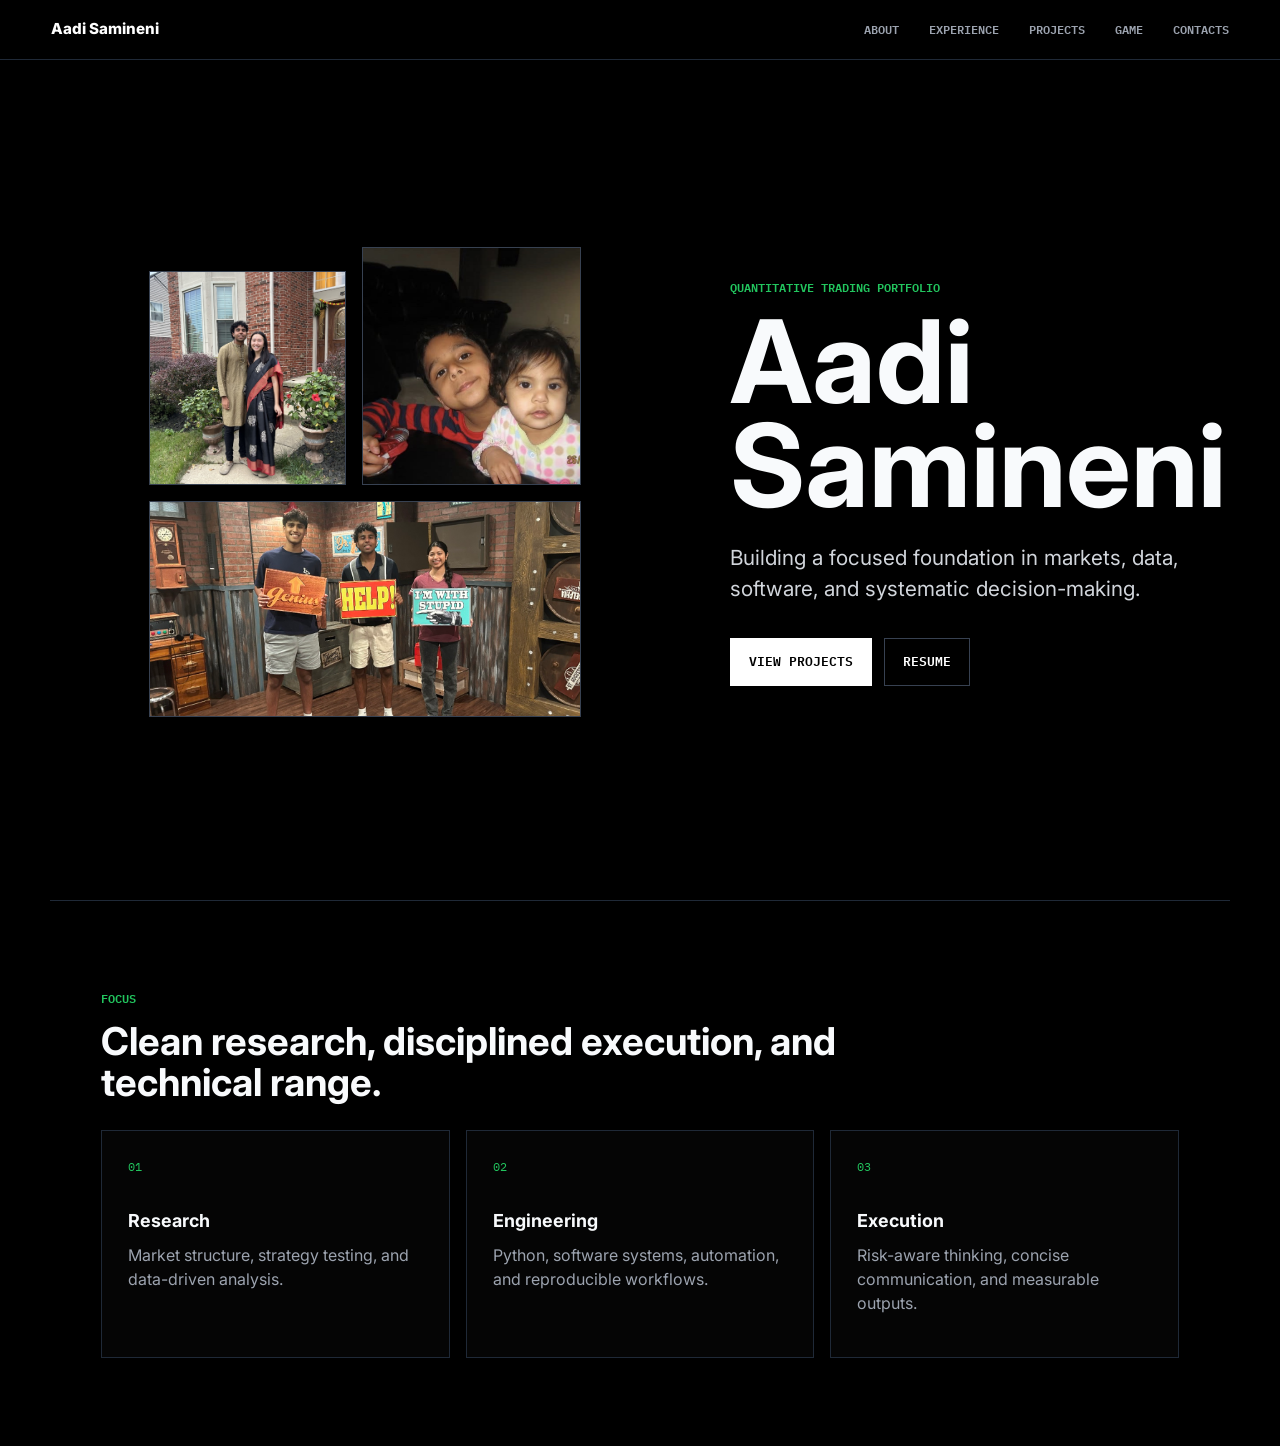
==== commit 3209fbe9: "Add market making game" ====
--- a/index.html
+++ b/index.html
@@ -8,7 +8,7 @@
     <link rel="preconnect" href="https://fonts.googleapis.com">
     <link rel="preconnect" href="https://fonts.gstatic.com" crossorigin>
     <link href="https://fonts.googleapis.com/css2?family=Inter:wght@400;500;600;700;800&family=IBM+Plex+Mono:wght@400;500;600&display=swap" rel="stylesheet">
-    <link rel="stylesheet" href="styles.css?v=20260610-about">
+    <link rel="stylesheet" href="styles.css?v=20260610-game">
   </head>
   <body>
     <header class="site-header">
@@ -17,6 +17,7 @@
         <a href="about.html">About</a>
         <a href="experience.html">Experience</a>
         <a href="projects.html">Projects</a>
+        <a href="/game">Game</a>
         <a href="contact.html">Contacts</a>
       </nav>
     </header>
--- a/styles.css
+++ b/styles.css
@@ -204,7 +204,6 @@
 
 .home-photo-secondary {
   aspect-ratio: 0.92 / 1;
-  margin-bottom: 42px;
   object-position: center 46%;
 }
 
@@ -526,6 +525,147 @@
   max-width: 560px;
 }
 
+.game-page {
+  max-width: 1220px;
+}
+
+.game-layout {
+  align-items: start;
+  display: grid;
+  gap: 16px;
+  grid-template-columns: minmax(0, 1fr) minmax(280px, 0.38fr);
+}
+
+.game-card,
+.stats-card {
+  background: var(--panel);
+  border: 1px solid var(--line);
+  padding: clamp(22px, 3vw, 34px);
+}
+
+.game-card-header {
+  align-items: center;
+  display: flex;
+  gap: 14px;
+  justify-content: space-between;
+  margin-bottom: 24px;
+}
+
+.game-tag,
+.game-round {
+  font-family: var(--mono);
+  font-size: 0.76rem;
+  font-weight: 600;
+  letter-spacing: 0;
+  margin: 0;
+  text-transform: uppercase;
+}
+
+.game-tag {
+  background: var(--accent-soft);
+  border: 1px solid rgba(34, 197, 94, 0.3);
+  color: var(--accent);
+  padding: 6px 10px;
+}
+
+.game-round {
+  color: var(--muted);
+}
+
+.game-card h2 {
+  font-size: clamp(1.6rem, 3vw, 2.7rem);
+  max-width: 860px;
+}
+
+.quote-form {
+  display: grid;
+  gap: 14px;
+  grid-template-columns: repeat(2, minmax(0, 1fr)) auto;
+  margin-top: 28px;
+}
+
+.quote-form label {
+  display: grid;
+  gap: 8px;
+}
+
+.quote-form span,
+.result-grid span,
+.stats-grid span {
+  color: var(--muted);
+  font-family: var(--mono);
+  font-size: 0.76rem;
+  font-weight: 600;
+  text-transform: uppercase;
+}
+
+.quote-form input {
+  background: #000000;
+  border: 1px solid var(--line-bright);
+  color: var(--ink);
+  font: inherit;
+  min-height: 48px;
+  padding: 12px 14px;
+  width: 100%;
+}
+
+.quote-form input:focus {
+  border-color: var(--accent);
+  outline: none;
+}
+
+.quote-form input:disabled {
+  color: var(--muted);
+}
+
+.form-error {
+  color: #fca5a5;
+  font-family: var(--mono);
+  font-size: 0.82rem;
+  margin: 14px 0 0;
+  min-height: 20px;
+}
+
+.result-panel {
+  border-top: 1px solid var(--line);
+  margin-top: 28px;
+  padding-top: 26px;
+}
+
+.result-grid,
+.stats-grid {
+  display: grid;
+  gap: 12px;
+}
+
+.result-grid {
+  grid-template-columns: repeat(3, minmax(0, 1fr));
+  margin-bottom: 20px;
+}
+
+.result-grid div,
+.stats-grid div {
+  border: 1px solid var(--line);
+  padding: 16px;
+}
+
+.result-grid strong,
+.stats-grid strong {
+  color: #ffffff;
+  display: block;
+  font-size: 1.35rem;
+  margin-top: 8px;
+}
+
+.result-panel p {
+  color: var(--soft);
+  margin-bottom: 22px;
+}
+
+.stats-grid {
+  grid-template-columns: 1fr;
+}
+
 @media (max-width: 860px) {
   .site-header {
     align-items: flex-start;
@@ -541,6 +681,7 @@
   .quant-hero,
   .about-intro,
   .about-education,
+  .game-layout,
   .metric-grid,
   .content-grid,
   .project-grid,
@@ -595,6 +736,11 @@
   .course-grid {
     grid-template-columns: repeat(2, minmax(0, 1fr));
   }
+
+  .quote-form,
+  .result-grid {
+    grid-template-columns: 1fr;
+  }
 }
 
 @media (max-width: 520px) {
